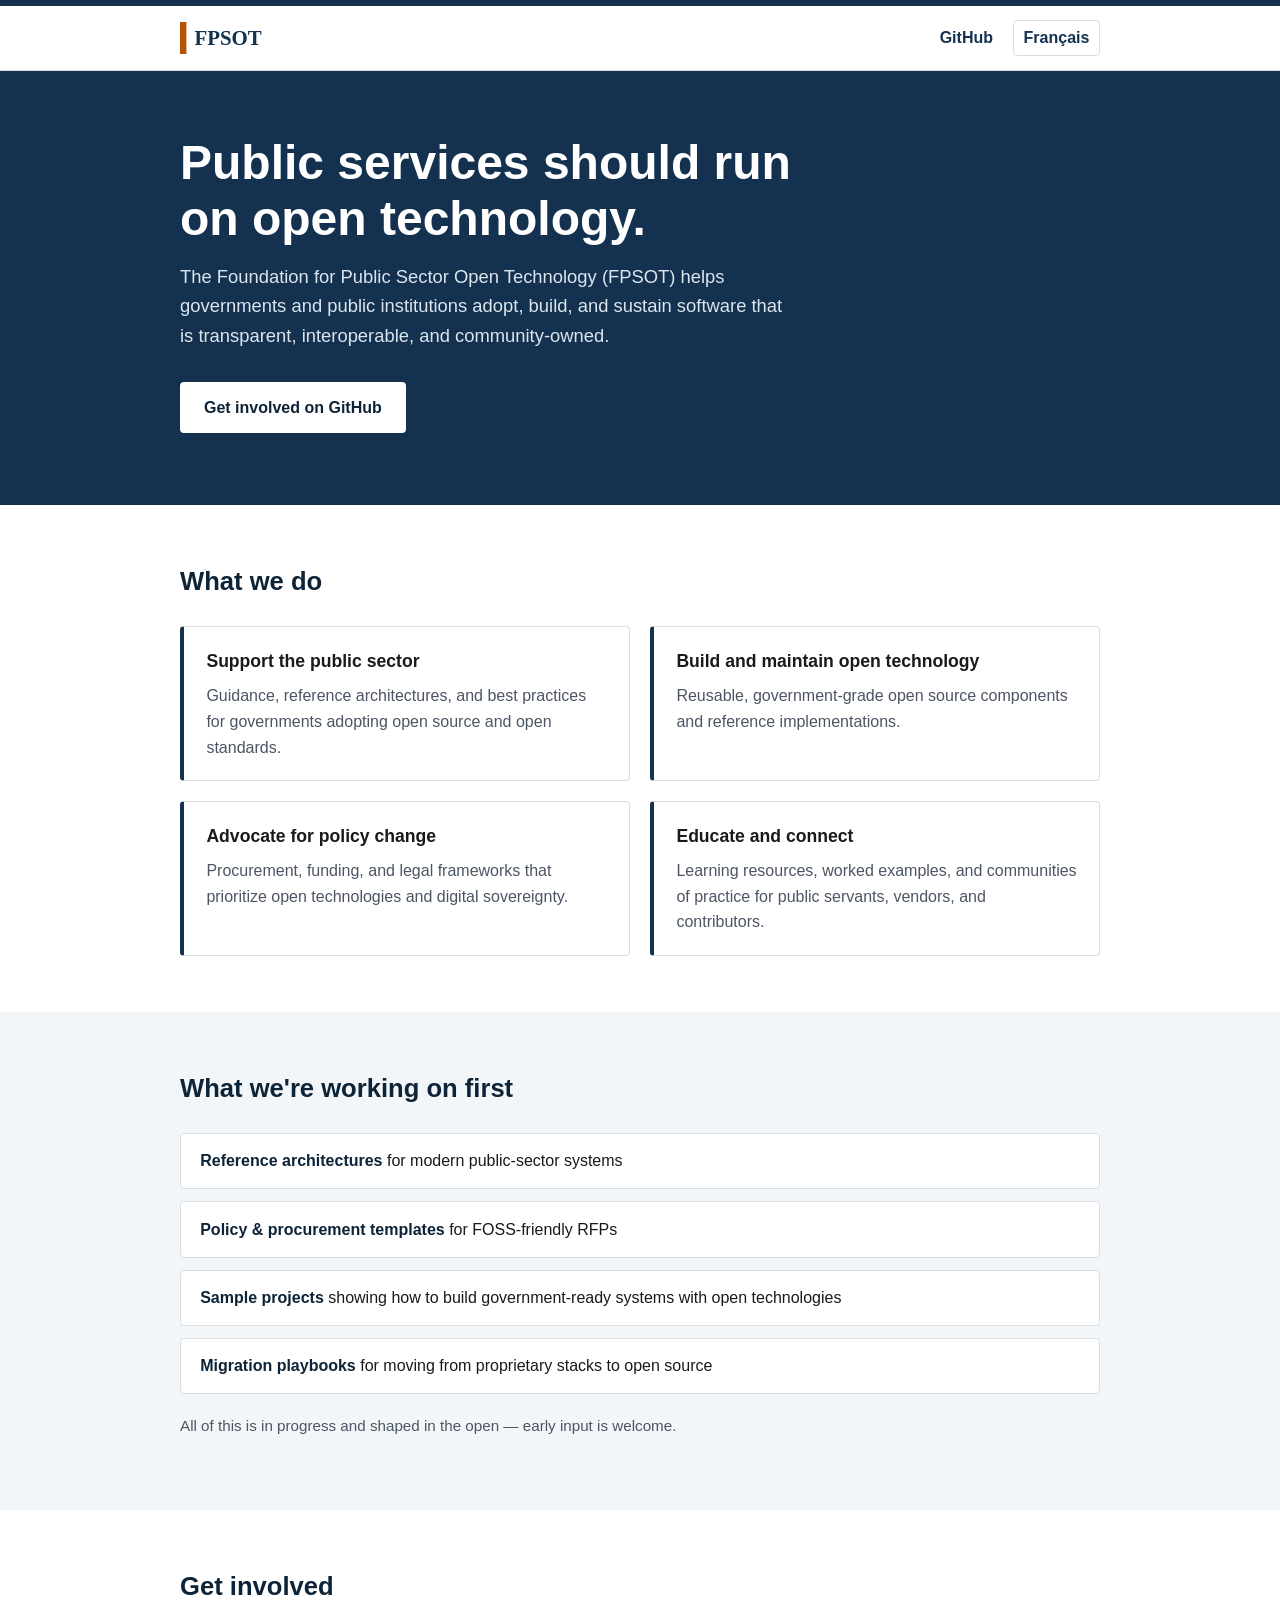
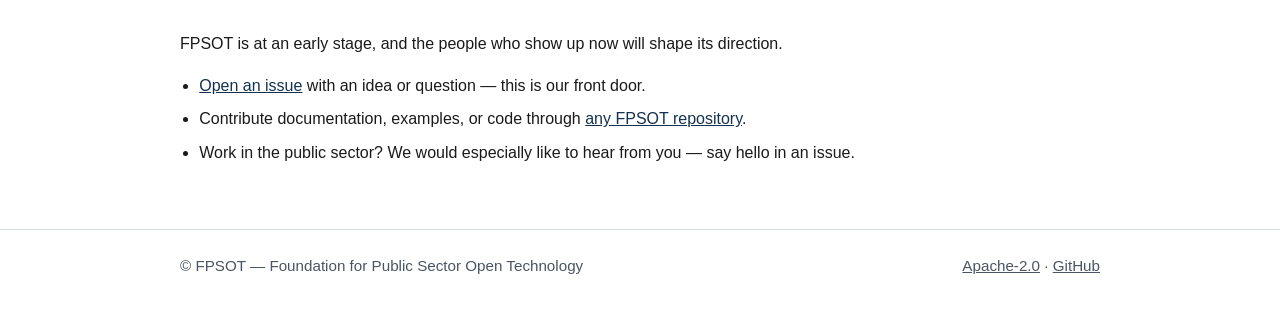
==== index.html @ 2a2737d8 "Add English landing page" ====
<!DOCTYPE html>
<html lang="en">
<head>
  <meta charset="utf-8">
  <meta name="viewport" content="width=device-width, initial-scale=1">
  <title>FPSOT — Foundation for Public Sector Open Technology</title>
  <meta name="description" content="FPSOT helps governments and public institutions adopt, build, and sustain free and open technologies.">
  <link rel="canonical" href="https://fpsot-org.github.io/">
  <link rel="alternate" hreflang="en" href="https://fpsot-org.github.io/">
  <link rel="alternate" hreflang="fr" href="https://fpsot-org.github.io/fr/">
  <link rel="alternate" hreflang="x-default" href="https://fpsot-org.github.io/">
  <meta property="og:type" content="website">
  <meta property="og:title" content="FPSOT — Foundation for Public Sector Open Technology">
  <meta property="og:description" content="Where public sector meets open innovation. Helping governments adopt, build, and sustain free and open technologies.">
  <meta property="og:url" content="https://fpsot-org.github.io/">
  <link rel="icon" href="assets/logo.svg" type="image/svg+xml">
  <link rel="stylesheet" href="assets/style.css">
</head>
<body>
  <header class="site-header">
    <div class="container">
      <a class="brand" href="/"><img src="assets/logo.svg" alt="FPSOT home"></a>
      <nav aria-label="Site">
        <a href="https://github.com/fpsot-org">GitHub</a>
        <a class="lang-switch" href="/fr/" lang="fr" hreflang="fr">Français</a>
      </nav>
    </div>
  </header>

  <main>
    <section class="hero">
      <div class="container">
        <h1>Public services should run on open technology.</h1>
        <p>The Foundation for Public Sector Open Technology (FPSOT) helps governments and public institutions adopt, build, and sustain software that is transparent, interoperable, and community-owned.</p>
        <a class="cta-button" href="https://github.com/fpsot-org">Get involved on GitHub</a>
      </div>
    </section>

    <section class="pillars" id="what-we-do">
      <div class="container">
        <h2>What we do</h2>
        <div class="grid">
          <div class="card">
            <h3>Support the public sector</h3>
            <p>Guidance, reference architectures, and best practices for governments adopting open source and open standards.</p>
          </div>
          <div class="card">
            <h3>Build and maintain open technology</h3>
            <p>Reusable, government-grade open source components and reference implementations.</p>
          </div>
          <div class="card">
            <h3>Advocate for policy change</h3>
            <p>Procurement, funding, and legal frameworks that prioritize open technologies and digital sovereignty.</p>
          </div>
          <div class="card">
            <h3>Educate and connect</h3>
            <p>Learning resources, worked examples, and communities of practice for public servants, vendors, and contributors.</p>
          </div>
        </div>
      </div>
    </section>

    <section class="focus" id="focus-areas">
      <div class="container">
        <h2>What we're working on first</h2>
        <ul class="focus-list">
          <li><strong>Reference architectures</strong> for modern public-sector systems</li>
          <li><strong>Policy &amp; procurement templates</strong> for FOSS-friendly RFPs</li>
          <li><strong>Sample projects</strong> showing how to build government-ready systems with open technologies</li>
          <li><strong>Migration playbooks</strong> for moving from proprietary stacks to open source</li>
        </ul>
        <p class="status">All of this is in progress and shaped in the open — early input is welcome.</p>
      </div>
    </section>

    <section class="get-involved" id="get-involved">
      <div class="container">
        <h2>Get involved</h2>
        <p>FPSOT is at an early stage, and the people who show up now will shape its direction.</p>
        <ul>
          <li><a href="https://github.com/fpsot-org/.github/issues">Open an issue</a> with an idea or question — this is our front door.</li>
          <li>Contribute documentation, examples, or code through <a href="https://github.com/fpsot-org">any FPSOT repository</a>.</li>
          <li>Work in the public sector? We would especially like to hear from you — say hello in an issue.</li>
        </ul>
      </div>
    </section>
  </main>

  <footer class="site-footer">
    <div class="container">
      <span>© FPSOT — Foundation for Public Sector Open Technology</span>
      <span><a href="https://github.com/fpsot-org/fpsot-org.github.io/blob/main/LICENSE">Apache-2.0</a> · <a href="https://github.com/fpsot-org">GitHub</a></span>
    </div>
  </footer>
</body>
</html>
---- assets/style.css ----
/* FPSOT — civic-institutional. Navy primary, restrained accent, system fonts. */
:root {
  --navy: #14324f;
  --navy-dark: #0d2337;
  --accent: #b45309;
  --ink: #1a1a1a;
  --muted: #4b5563;
  --paper: #ffffff;
  --wash: #f3f6f9;
  --line: #d7dee6;
}

* { box-sizing: border-box; }

body {
  margin: 0;
  font-family: -apple-system, BlinkMacSystemFont, "Segoe UI", Roboto,
    "Helvetica Neue", Arial, sans-serif;
  color: var(--ink);
  background: var(--paper);
  line-height: 1.6;
}

.container {
  max-width: 60rem;
  margin: 0 auto;
  padding: 0 1.25rem;
}

a { color: var(--navy); }
a:focus-visible, button:focus-visible {
  outline: 3px solid var(--accent);
  outline-offset: 2px;
}

/* Header */
.site-header {
  border-top: 6px solid var(--navy);
  border-bottom: 1px solid var(--line);
}
.site-header .container {
  display: flex;
  align-items: center;
  justify-content: space-between;
  gap: 1rem;
  padding-top: 0.9rem;
  padding-bottom: 0.9rem;
}
.site-header .brand { display: flex; align-items: center; gap: 0.6rem; text-decoration: none; }
.site-header .brand img { height: 2rem; width: auto; }
.site-header nav { display: flex; align-items: center; gap: 1.25rem; }
.site-header nav a { text-decoration: none; font-weight: 600; }
.lang-switch { border: 1px solid var(--line); border-radius: 4px; padding: 0.25rem 0.6rem; }

/* Hero */
.hero { background: var(--navy); color: #ffffff; padding: 4rem 0 4.5rem; }
.hero h1 { font-size: clamp(1.9rem, 4.5vw, 3rem); line-height: 1.15; margin: 0 0 1rem; max-width: 40rem; }
.hero p { font-size: 1.15rem; max-width: 38rem; margin: 0 0 2rem; color: #dbe5ee; }
.cta-button {
  display: inline-block;
  background: #ffffff;
  color: var(--navy-dark);
  font-weight: 700;
  text-decoration: none;
  padding: 0.8rem 1.5rem;
  border-radius: 4px;
}
.cta-button:hover { background: var(--wash); }

/* Sections */
main section { padding: 3.5rem 0; }
main section h2 { font-size: 1.6rem; margin: 0 0 1.5rem; color: var(--navy-dark); }

/* Pillars */
.pillars { background: var(--paper); }
.pillars .grid {
  display: grid;
  grid-template-columns: repeat(2, 1fr);
  gap: 1.25rem;
}
.card { border: 1px solid var(--line); border-left: 4px solid var(--navy); border-radius: 4px; padding: 1.25rem 1.4rem; }
.card h3 { margin: 0 0 0.5rem; font-size: 1.1rem; }
.card p { margin: 0; color: var(--muted); }

/* Focus areas */
.focus { background: var(--wash); }
.focus-list { list-style: none; margin: 0; padding: 0; display: grid; gap: 0.75rem; }
.focus-list li { background: var(--paper); border: 1px solid var(--line); border-radius: 4px; padding: 0.9rem 1.2rem; }
.focus-list strong { color: var(--navy-dark); }
.focus .status { color: var(--muted); font-size: 0.95rem; margin-top: 1.25rem; }

/* Get involved */
.get-involved ul { margin: 0; padding-left: 1.2rem; }
.get-involved li { margin-bottom: 0.5rem; }

/* Footer */
.site-footer { border-top: 1px solid var(--line); padding: 1.5rem 0 2rem; color: var(--muted); font-size: 0.95rem; }
.site-footer .container { display: flex; flex-wrap: wrap; gap: 0.5rem 2rem; justify-content: space-between; }
.site-footer a { color: var(--muted); }

@media (max-width: 40rem) {
  .pillars .grid { grid-template-columns: 1fr; }
  .hero { padding: 3rem 0; }
}
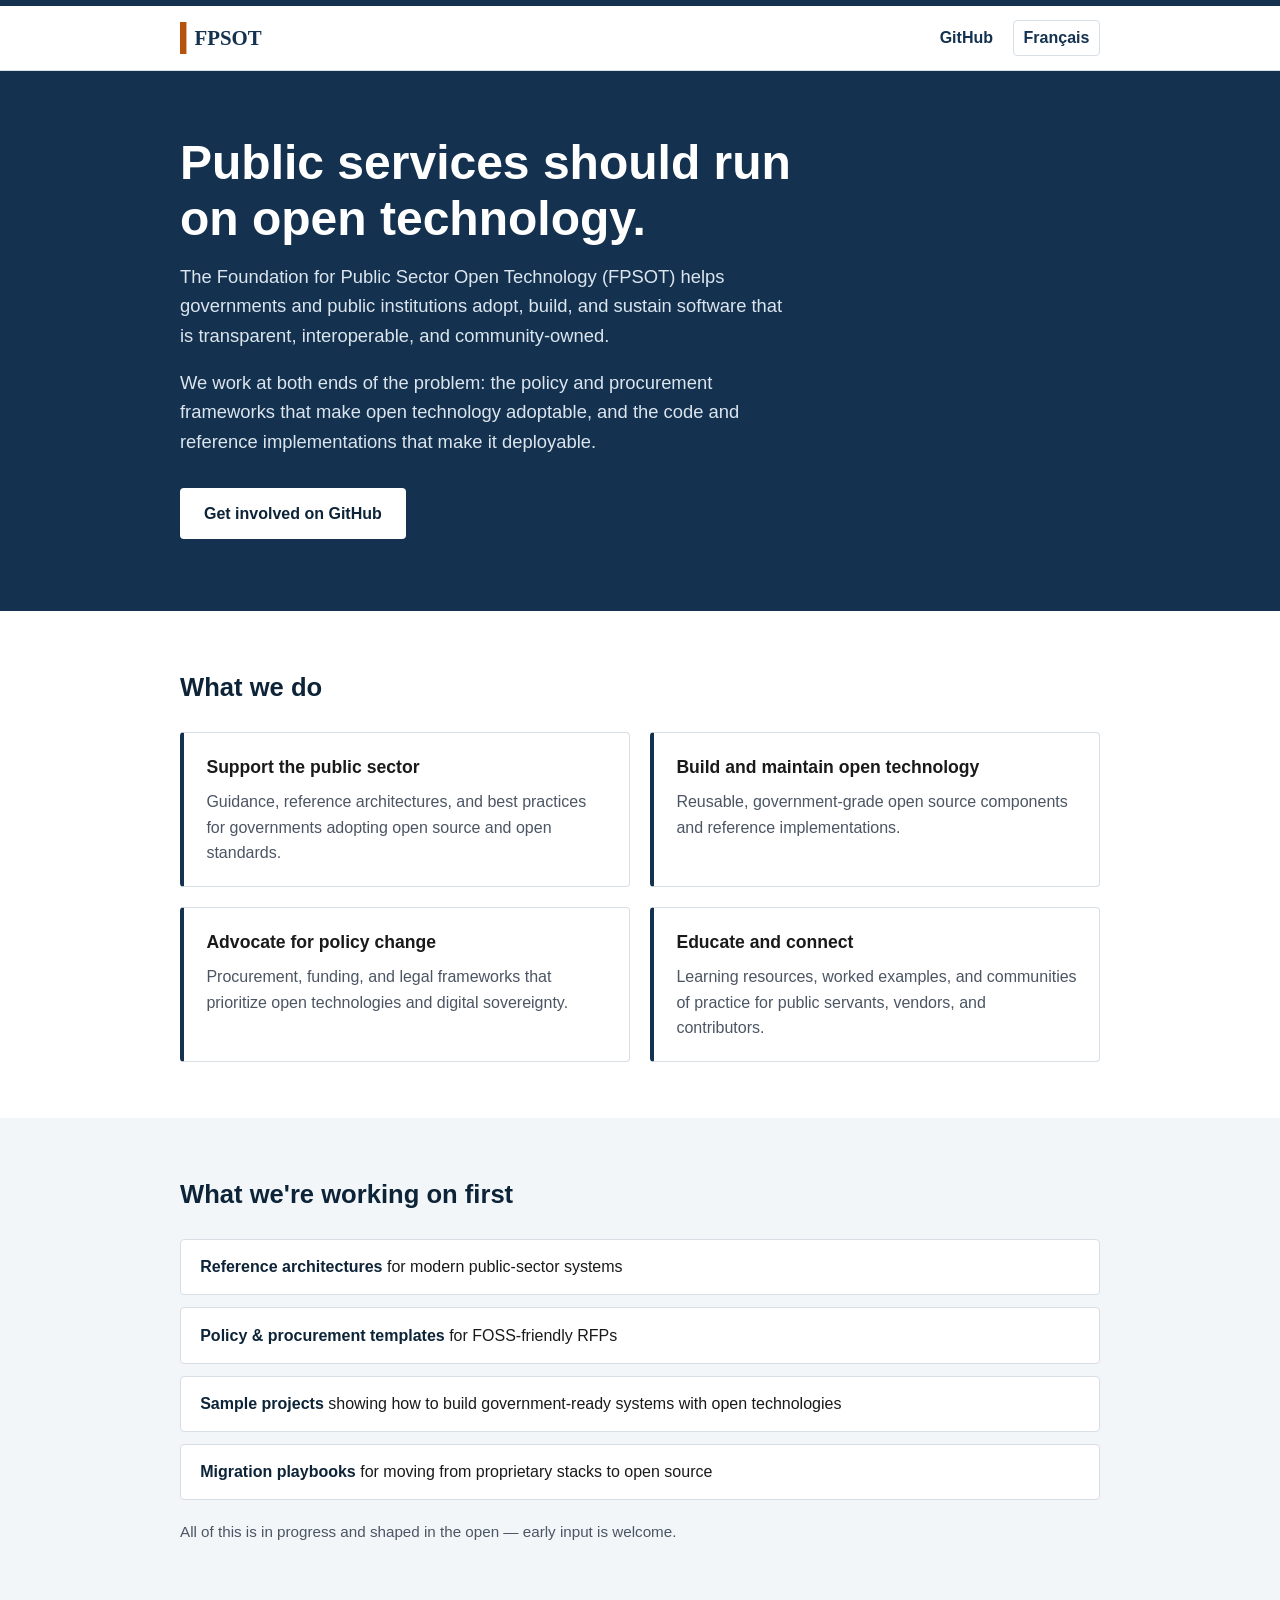
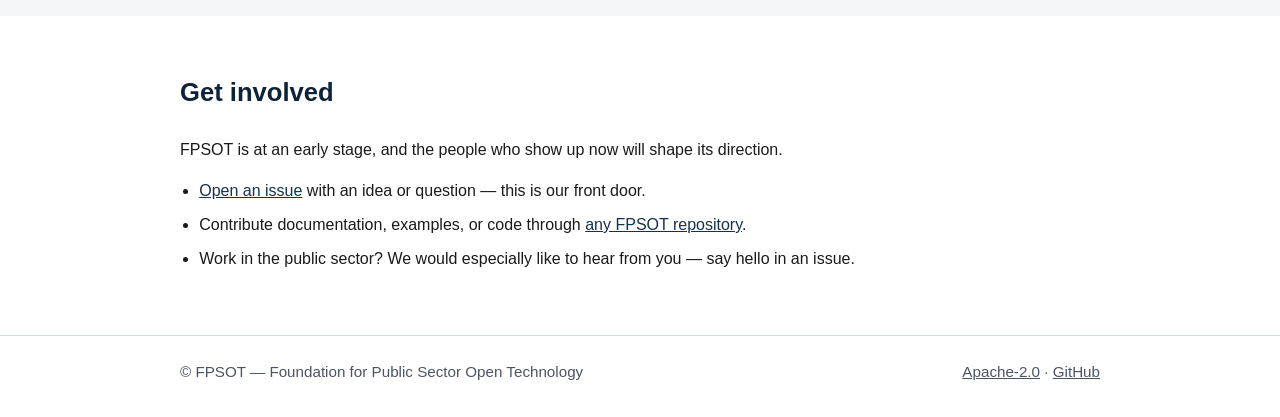
==== commit 499fb6e2: "Add differentiation statement to hero in both languages" ====
--- a/index.html
+++ b/index.html
@@ -32,6 +32,7 @@
       <div class="container">
         <h1>Public services should run on open technology.</h1>
         <p>The Foundation for Public Sector Open Technology (FPSOT) helps governments and public institutions adopt, build, and sustain software that is transparent, interoperable, and community-owned.</p>
+        <p>We work at both ends of the problem: the policy and procurement frameworks that make open technology adoptable, and the code and reference implementations that make it deployable.</p>
         <a class="cta-button" href="https://github.com/fpsot-org">Get involved on GitHub</a>
       </div>
     </section>
--- a/assets/style.css
+++ b/assets/style.css
@@ -55,7 +55,8 @@
 /* Hero */
 .hero { background: var(--navy); color: #ffffff; padding: 4rem 0 4.5rem; }
 .hero h1 { font-size: clamp(1.9rem, 4.5vw, 3rem); line-height: 1.15; margin: 0 0 1rem; max-width: 40rem; }
-.hero p { font-size: 1.15rem; max-width: 38rem; margin: 0 0 2rem; color: #dbe5ee; }
+.hero p { font-size: 1.15rem; max-width: 38rem; margin: 0 0 1.1rem; color: #dbe5ee; }
+.hero p:last-of-type { margin-bottom: 2rem; }
 .cta-button {
   display: inline-block;
   background: #ffffff;
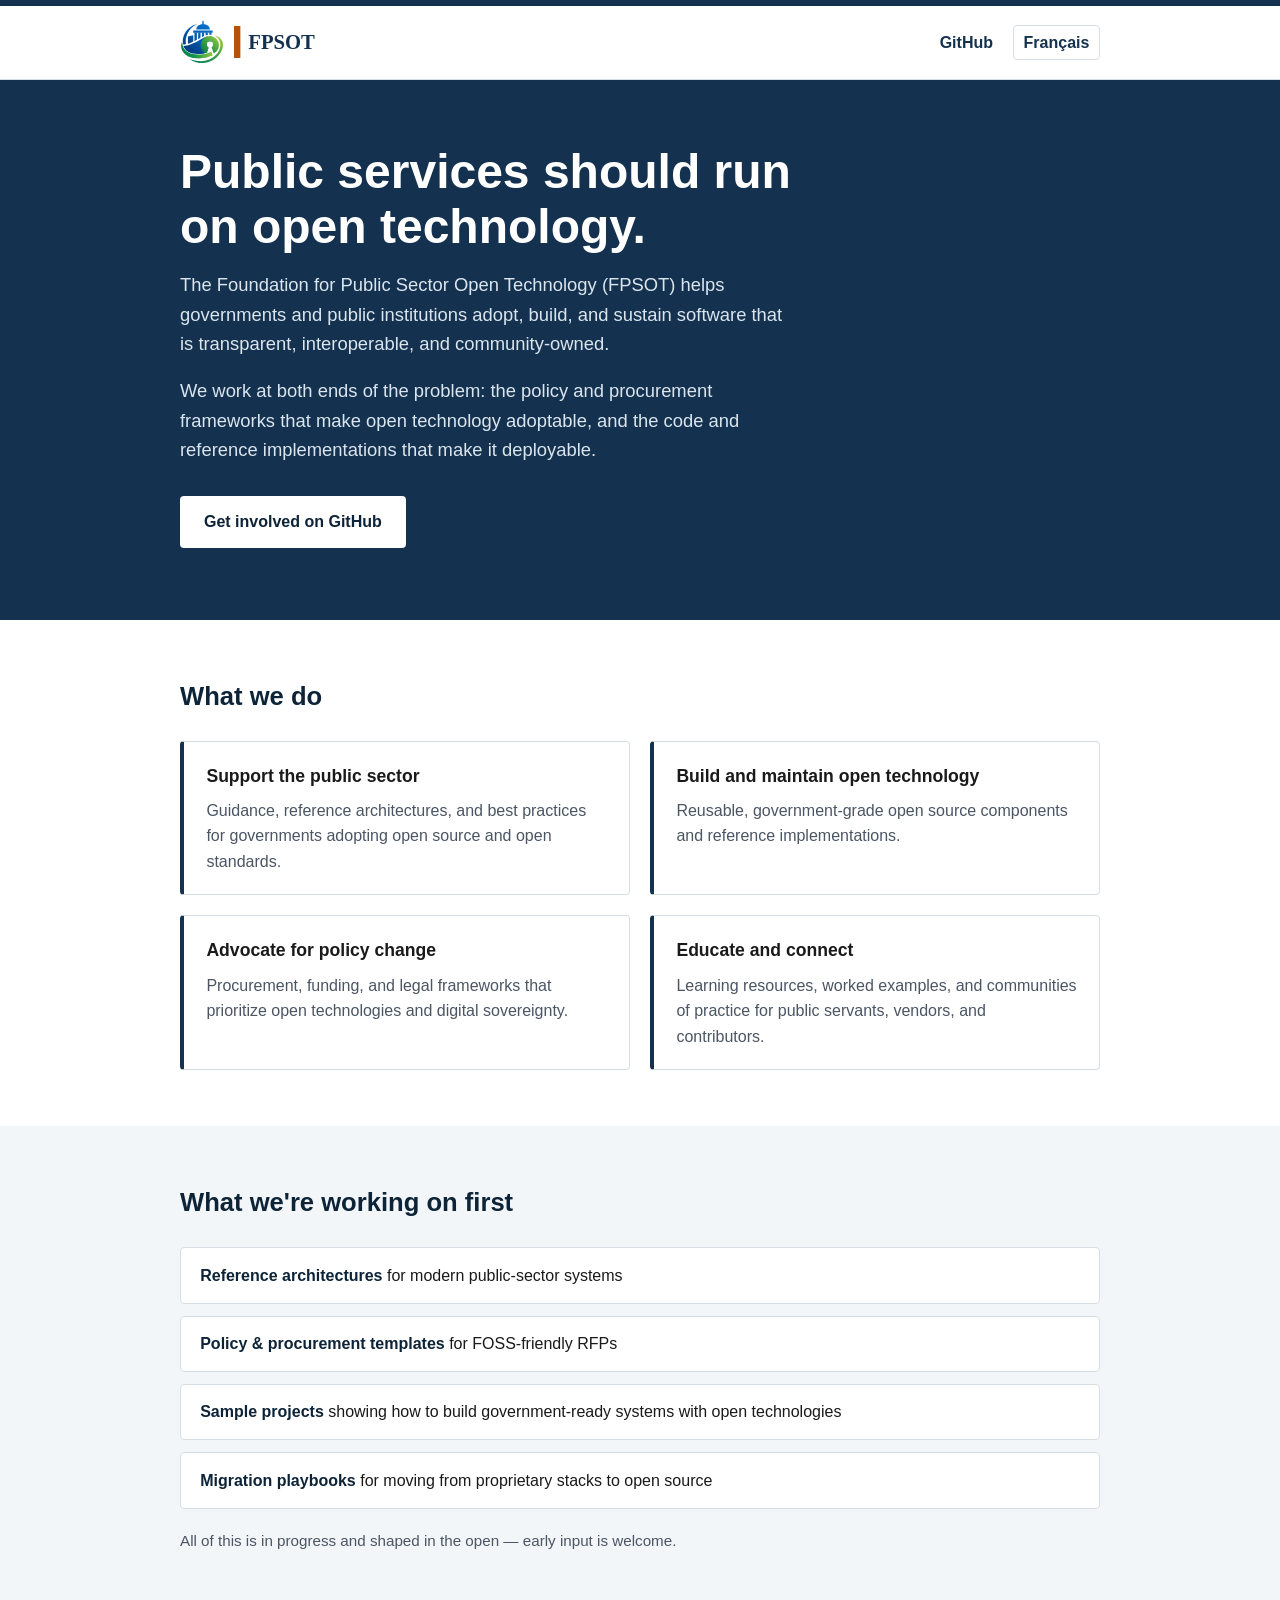
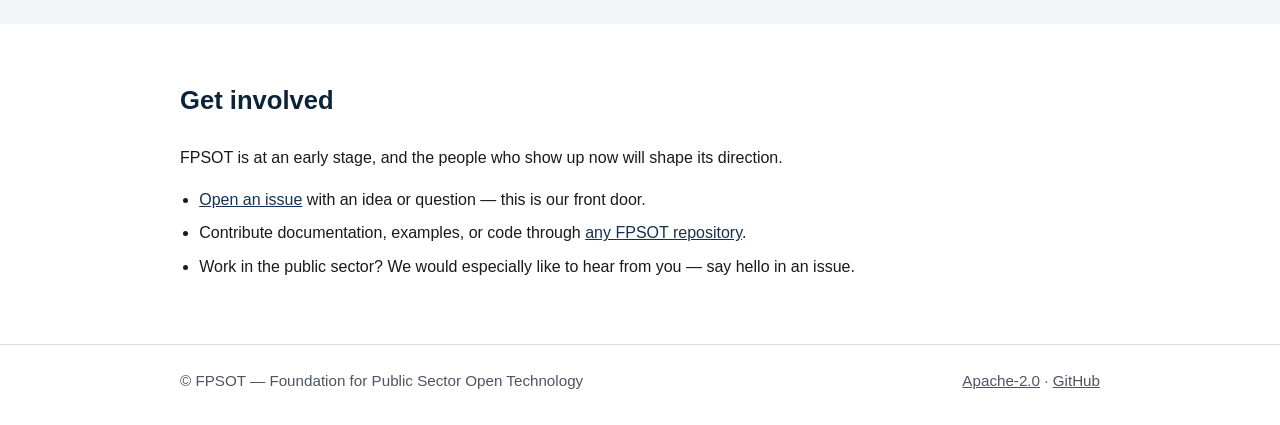
==== commit 33a26176: "Add FPSOT emblem to header and favicon" ====
--- a/index.html
+++ b/index.html
@@ -13,13 +13,13 @@
   <meta property="og:title" content="FPSOT — Foundation for Public Sector Open Technology">
   <meta property="og:description" content="Where public sector meets open innovation. Helping governments adopt, build, and sustain free and open technologies.">
   <meta property="og:url" content="https://fpsot-org.github.io/">
-  <link rel="icon" href="assets/logo.svg" type="image/svg+xml">
+  <link rel="icon" href="assets/fpsot-logo.svg" type="image/svg+xml">
   <link rel="stylesheet" href="assets/style.css">
 </head>
 <body>
   <header class="site-header">
     <div class="container">
-      <a class="brand" href="/"><img src="assets/logo.svg" alt="FPSOT home"></a>
+      <a class="brand" href="/"><img class="emblem" src="assets/fpsot-logo.svg" alt=""><img src="assets/logo.svg" alt="FPSOT home"></a>
       <nav aria-label="Site">
         <a href="https://github.com/fpsot-org">GitHub</a>
         <a class="lang-switch" href="/fr/" lang="fr" hreflang="fr">Français</a>
--- a/assets/style.css
+++ b/assets/style.css
@@ -48,6 +48,7 @@
 }
 .site-header .brand { display: flex; align-items: center; gap: 0.6rem; text-decoration: none; }
 .site-header .brand img { height: 2rem; width: auto; }
+.site-header .brand img.emblem { height: 2.75rem; }
 .site-header nav { display: flex; align-items: center; gap: 1.25rem; }
 .site-header nav a { text-decoration: none; font-weight: 600; }
 .lang-switch { border: 1px solid var(--line); border-radius: 4px; padding: 0.25rem 0.6rem; }
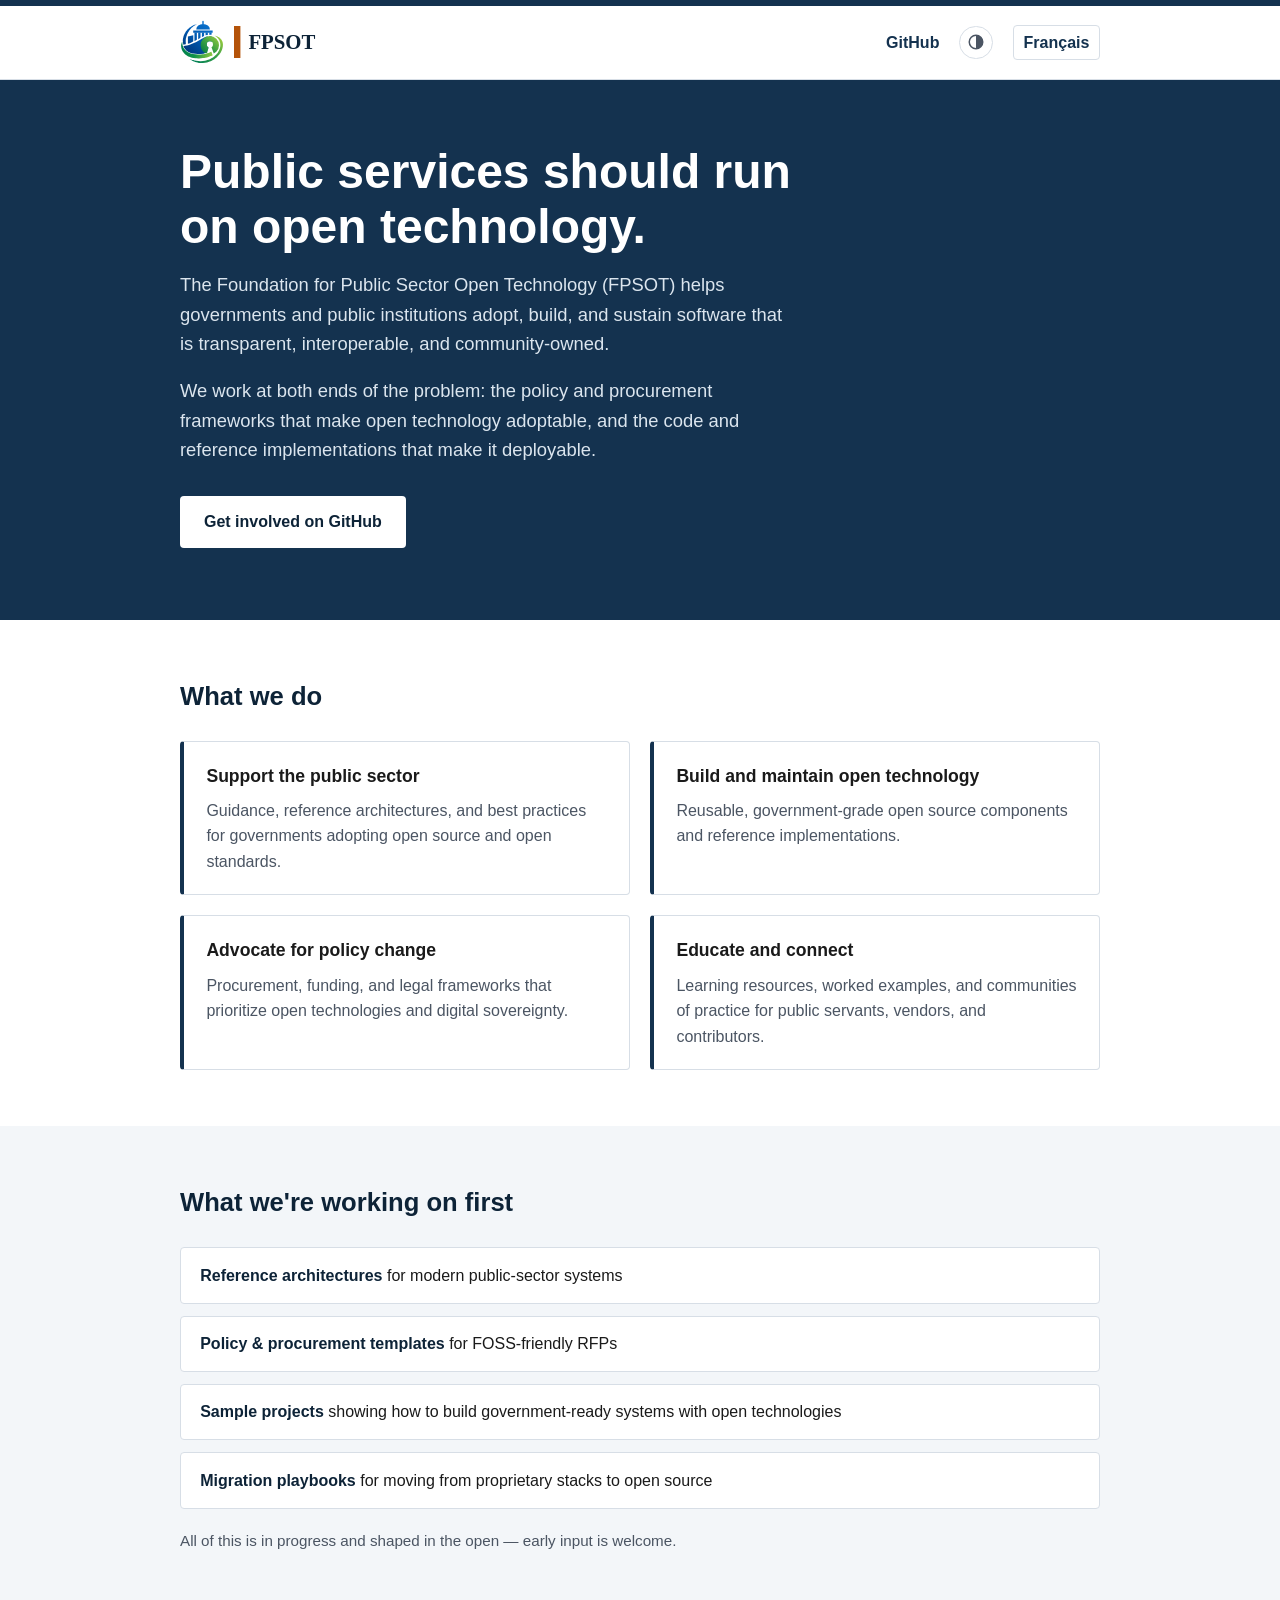
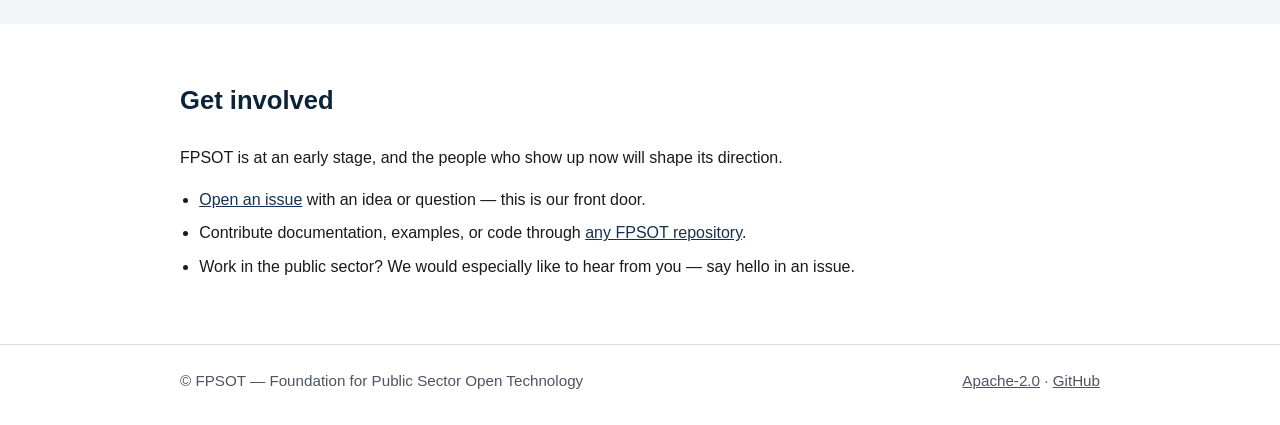
==== commit 1ea52274: "Add light/dark/system color scheme toggle" ====
--- a/index.html
+++ b/index.html
@@ -5,23 +5,39 @@
   <meta name="viewport" content="width=device-width, initial-scale=1">
   <title>FPSOT — Foundation for Public Sector Open Technology</title>
   <meta name="description" content="FPSOT helps governments and public institutions adopt, build, and sustain free and open technologies.">
-  <link rel="canonical" href="https://fpsot-org.github.io/">
-  <link rel="alternate" hreflang="en" href="https://fpsot-org.github.io/">
-  <link rel="alternate" hreflang="fr" href="https://fpsot-org.github.io/fr/">
-  <link rel="alternate" hreflang="x-default" href="https://fpsot-org.github.io/">
+  <link rel="canonical" href="https://fpsot.org/">
+  <link rel="alternate" hreflang="en" href="https://fpsot.org/">
+  <link rel="alternate" hreflang="fr" href="https://fpsot.org/fr/">
+  <link rel="alternate" hreflang="x-default" href="https://fpsot.org/">
   <meta property="og:type" content="website">
   <meta property="og:title" content="FPSOT — Foundation for Public Sector Open Technology">
   <meta property="og:description" content="Where public sector meets open innovation. Helping governments adopt, build, and sustain free and open technologies.">
-  <meta property="og:url" content="https://fpsot-org.github.io/">
+  <meta property="og:url" content="https://fpsot.org/">
   <link rel="icon" href="assets/fpsot-logo.svg" type="image/svg+xml">
+  <meta name="theme-color" content="#ffffff" media="(prefers-color-scheme: light)">
+  <meta name="theme-color" content="#0e1620" media="(prefers-color-scheme: dark)">
   <link rel="stylesheet" href="assets/style.css">
+  <script>
+    (function () {
+      try {
+        var s = localStorage.getItem("fpsot-color-scheme");
+        if (s === "light" || s === "dark") document.documentElement.dataset.theme = s;
+      } catch (e) {}
+    })();
+  </script>
+  <script src="assets/js/theme.js" defer></script>
 </head>
 <body>
   <header class="site-header">
     <div class="container">
-      <a class="brand" href="/"><img class="emblem" src="assets/fpsot-logo.svg" alt=""><img src="assets/logo.svg" alt="FPSOT home"></a>
+      <a class="brand" href="/"><img class="emblem" src="assets/fpsot-logo.svg" alt=""><svg class="wordmark" viewBox="0 0 132 40" role="img" aria-label="FPSOT home"><rect class="bar" x="0" y="0" width="8" height="40"/><text x="18" y="29" font-family="Georgia, 'Times New Roman', serif" font-size="26" font-weight="bold">FPSOT</text></svg></a>
       <nav aria-label="Site">
         <a href="https://github.com/fpsot-org">GitHub</a>
+        <button class="theme-toggle" id="theme-toggle" type="button" hidden>
+          <svg class="icon-system" viewBox="0 0 24 24" width="18" height="18" aria-hidden="true" focusable="false" fill="none" stroke="currentColor" stroke-width="2"><circle cx="12" cy="12" r="9"/><path d="M 12 3 a 9 9 0 0 1 0 18 Z" fill="currentColor" stroke="none"/></svg>
+          <svg class="icon-light" viewBox="0 0 24 24" width="18" height="18" aria-hidden="true" focusable="false" fill="none" stroke="currentColor" stroke-width="2" stroke-linecap="round"><circle cx="12" cy="12" r="5"/><path d="M12 1v2M12 21v2M4.22 4.22l1.42 1.42M18.36 18.36l1.42 1.42M1 12h2M21 12h2M4.22 19.78l1.42-1.42M18.36 5.64l1.42-1.42"/></svg>
+          <svg class="icon-dark" viewBox="0 0 24 24" width="18" height="18" aria-hidden="true" focusable="false" fill="none" stroke="currentColor" stroke-width="2" stroke-linejoin="round"><path d="M21 12.79A9 9 0 1 1 11.21 3 7 7 0 0 0 21 12.79z"/></svg>
+        </button>
         <a class="lang-switch" href="/fr/" lang="fr" hreflang="fr">Français</a>
       </nav>
     </div>
--- a/assets/style.css
+++ b/assets/style.css
@@ -1,15 +1,60 @@
 /* FPSOT — civic-institutional. Navy primary, restrained accent, system fonts. */
+
+/* ---------- tokens ---------- */
 :root {
+  color-scheme: light dark;
+
   --navy: #14324f;
   --navy-dark: #0d2337;
-  --accent: #b45309;
+
+  /* semantic — light */
+  --paper: #ffffff;    /* page background */
+  --wash: #f3f6f9;     /* alternate section background */
+  --surface: #ffffff;  /* cards and list items */
   --ink: #1a1a1a;
   --muted: #4b5563;
-  --paper: #ffffff;
-  --wash: #f3f6f9;
   --line: #d7dee6;
+  --link: var(--navy);
+  --heading: var(--navy-dark);
+  --brand: var(--navy); /* header rule, card edge */
+  --accent: #b45309;    /* wordmark bar, focus ring */
 }
 
+/* Dark tokens apply when the OS prefers dark and the visitor hasn't forced light,
+   or when the visitor forces dark with the toggle (data-theme is set by
+   assets/js/theme.js and saved in localStorage "fpsot-color-scheme"). */
+@media (prefers-color-scheme: dark) {
+  :root:not([data-theme="light"]) {
+    --paper: #0e1620;
+    --wash: #121e2b;
+    --surface: #172636;
+    --ink: #e6edf3;
+    --muted: #a3b3c2;
+    --line: #2a3c4e;
+    --link: #9cc7ee;
+    --heading: #eef3f8;
+    --brand: #5b8fc0;
+    --accent: #e8913a;
+  }
+}
+
+:root[data-theme="dark"] {
+  --paper: #0e1620;
+  --wash: #121e2b;
+  --surface: #172636;
+  --ink: #e6edf3;
+  --muted: #a3b3c2;
+  --line: #2a3c4e;
+  --link: #9cc7ee;
+  --heading: #eef3f8;
+  --brand: #5b8fc0;
+  --accent: #e8913a;
+}
+
+:root[data-theme="light"] { color-scheme: light; }
+:root[data-theme="dark"] { color-scheme: dark; }
+
+/* ---------- base ---------- */
 * { box-sizing: border-box; }
 
 body {
@@ -27,7 +72,7 @@
   padding: 0 1.25rem;
 }
 
-a { color: var(--navy); }
+a { color: var(--link); }
 a:focus-visible, button:focus-visible {
   outline: 3px solid var(--accent);
   outline-offset: 2px;
@@ -35,7 +80,7 @@
 
 /* Header */
 .site-header {
-  border-top: 6px solid var(--navy);
+  border-top: 6px solid var(--brand);
   border-bottom: 1px solid var(--line);
 }
 .site-header .container {
@@ -47,13 +92,37 @@
   padding-bottom: 0.9rem;
 }
 .site-header .brand { display: flex; align-items: center; gap: 0.6rem; text-decoration: none; }
-.site-header .brand img { height: 2rem; width: auto; }
+.site-header .brand img,
+.site-header .brand svg { height: 2rem; width: auto; }
 .site-header .brand img.emblem { height: 2.75rem; }
+.wordmark .bar { fill: var(--accent); }
+.wordmark text { fill: var(--heading); }
 .site-header nav { display: flex; align-items: center; gap: 1.25rem; }
 .site-header nav a { text-decoration: none; font-weight: 600; }
 .lang-switch { border: 1px solid var(--line); border-radius: 4px; padding: 0.25rem 0.6rem; }
 
-/* Hero */
+/* Theme toggle: one icon per state; no data-theme means "system" */
+.theme-toggle {
+  display: inline-flex;
+  align-items: center;
+  justify-content: center;
+  width: 2.1rem;
+  height: 2.1rem;
+  padding: 0;
+  color: var(--muted);
+  background: transparent;
+  border: 1px solid var(--line);
+  border-radius: 50%;
+  cursor: pointer;
+}
+.theme-toggle[hidden] { display: none; }
+.theme-toggle:hover { color: var(--link); border-color: var(--link); }
+.theme-toggle svg { display: none; }
+:root:not([data-theme]) .theme-toggle .icon-system,
+:root[data-theme="light"] .theme-toggle .icon-light,
+:root[data-theme="dark"] .theme-toggle .icon-dark { display: block; }
+
+/* Hero — navy in both schemes */
 .hero { background: var(--navy); color: #ffffff; padding: 4rem 0 4.5rem; }
 .hero h1 { font-size: clamp(1.9rem, 4.5vw, 3rem); line-height: 1.15; margin: 0 0 1rem; max-width: 40rem; }
 .hero p { font-size: 1.15rem; max-width: 38rem; margin: 0 0 1.1rem; color: #dbe5ee; }
@@ -67,11 +136,11 @@
   padding: 0.8rem 1.5rem;
   border-radius: 4px;
 }
-.cta-button:hover { background: var(--wash); }
+.cta-button:hover { background: #f3f6f9; }
 
 /* Sections */
 main section { padding: 3.5rem 0; }
-main section h2 { font-size: 1.6rem; margin: 0 0 1.5rem; color: var(--navy-dark); }
+main section h2 { font-size: 1.6rem; margin: 0 0 1.5rem; color: var(--heading); }
 
 /* Pillars */
 .pillars { background: var(--paper); }
@@ -80,15 +149,15 @@
   grid-template-columns: repeat(2, 1fr);
   gap: 1.25rem;
 }
-.card { border: 1px solid var(--line); border-left: 4px solid var(--navy); border-radius: 4px; padding: 1.25rem 1.4rem; }
+.card { background: var(--surface); border: 1px solid var(--line); border-left: 4px solid var(--brand); border-radius: 4px; padding: 1.25rem 1.4rem; }
 .card h3 { margin: 0 0 0.5rem; font-size: 1.1rem; }
 .card p { margin: 0; color: var(--muted); }
 
 /* Focus areas */
 .focus { background: var(--wash); }
 .focus-list { list-style: none; margin: 0; padding: 0; display: grid; gap: 0.75rem; }
-.focus-list li { background: var(--paper); border: 1px solid var(--line); border-radius: 4px; padding: 0.9rem 1.2rem; }
-.focus-list strong { color: var(--navy-dark); }
+.focus-list li { background: var(--surface); border: 1px solid var(--line); border-radius: 4px; padding: 0.9rem 1.2rem; }
+.focus-list strong { color: var(--heading); }
 .focus .status { color: var(--muted); font-size: 0.95rem; margin-top: 1.25rem; }
 
 /* Get involved */
@@ -103,4 +172,10 @@
 @media (max-width: 40rem) {
   .pillars .grid { grid-template-columns: 1fr; }
   .hero { padding: 3rem 0; }
-}+  .site-header .container { gap: 0.6rem; }
+  .site-header .brand { gap: 0.45rem; }
+  .site-header .brand img.emblem { height: 2.25rem; }
+  .site-header .brand svg.wordmark { height: 1.6rem; }
+  .site-header nav { gap: 0.6rem; }
+  .lang-switch { padding: 0.25rem 0.45rem; }
+}
